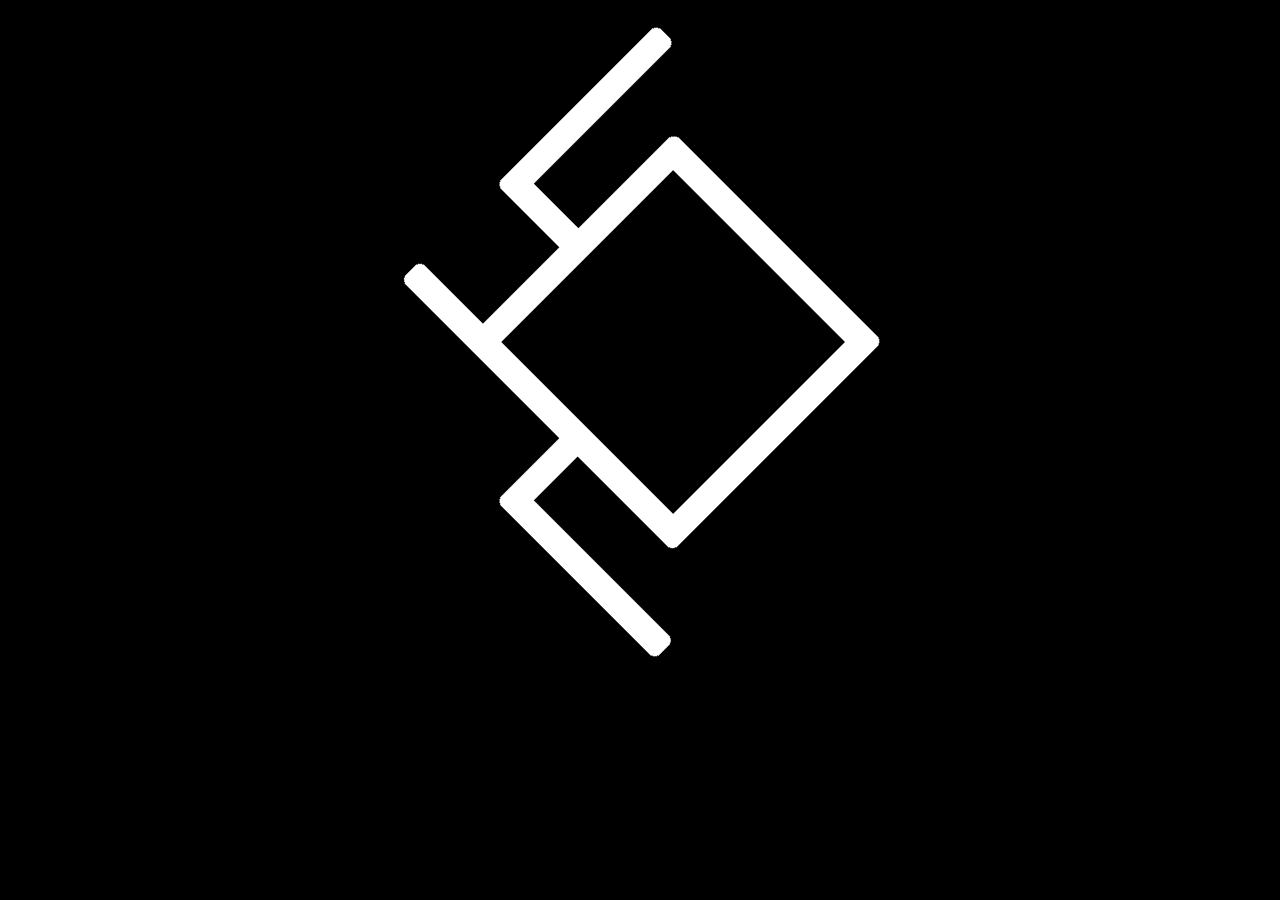
==== index.html @ 88a5b82d "rename div image container for video-container" ====
<!DOCTYPE html>
<html>
  <head>
    <title>Strange</title>
    <meta charset="utf-8" />
    <link rel="stylesheet" href="strange-style.css" />
    <meta name="viewport" content="width=device-width, initial-scale=1" />
  </head>

  <body>
    <header class="black-box-header">
      <script>
        console.log("Let it go");
      </script>
    </header>

    <main>
      <div class="container">
        <div class="video-container">
          <iframe
            src="https://player.vimeo.com/video/922973382?h=84d2736be5&amp;background=1&amp;loop=1"
            frameborder="0"
            width="1203px"
            height="767px"
          >
          </iframe>
        </div>

        <div id="audio-controls" class="controls" data-state="hidden">
          <button id="playpause" type="button" data-state="play">
            <img src="/icons/evil-play_white.png" alt="Play/Stop" />
          </button>
        </div>

        <audio>
          <source src="sounds/evolution_arm.mp3" type="audio/mp3" />
        </audio>

        <script>
          const audio = document.querySelector("audio");
          const playPauseButton = document.getElementById("playpause");
          const stopButton = document.getElementById("stop");

          playPauseButton.addEventListener("click", () => {
            if (audio.paused) {
              audio.play();
            } else {
              audio.pause();
              audio.currentTime = 0;
            }
          });
        </script>
      </div>
    </main>

    <footer></footer>
  </body>
</html>
---- strange-style.css ----
body {
    background: black;
}

.container {
    text-align: center;
    margin: 0 auto;
}

.video-container iframe {
    position: absolute;
    top: 50%;
    left: 50%;
    transform: translate(-50%, -50%);
}

.video-container iframe {
    opacity: 0;
    transition: opacity 0.5s ease-in-out;
}

.video-container:hover iframe {
    opacity: 1;
}

button {
    background-color: black;
    border: none;
}
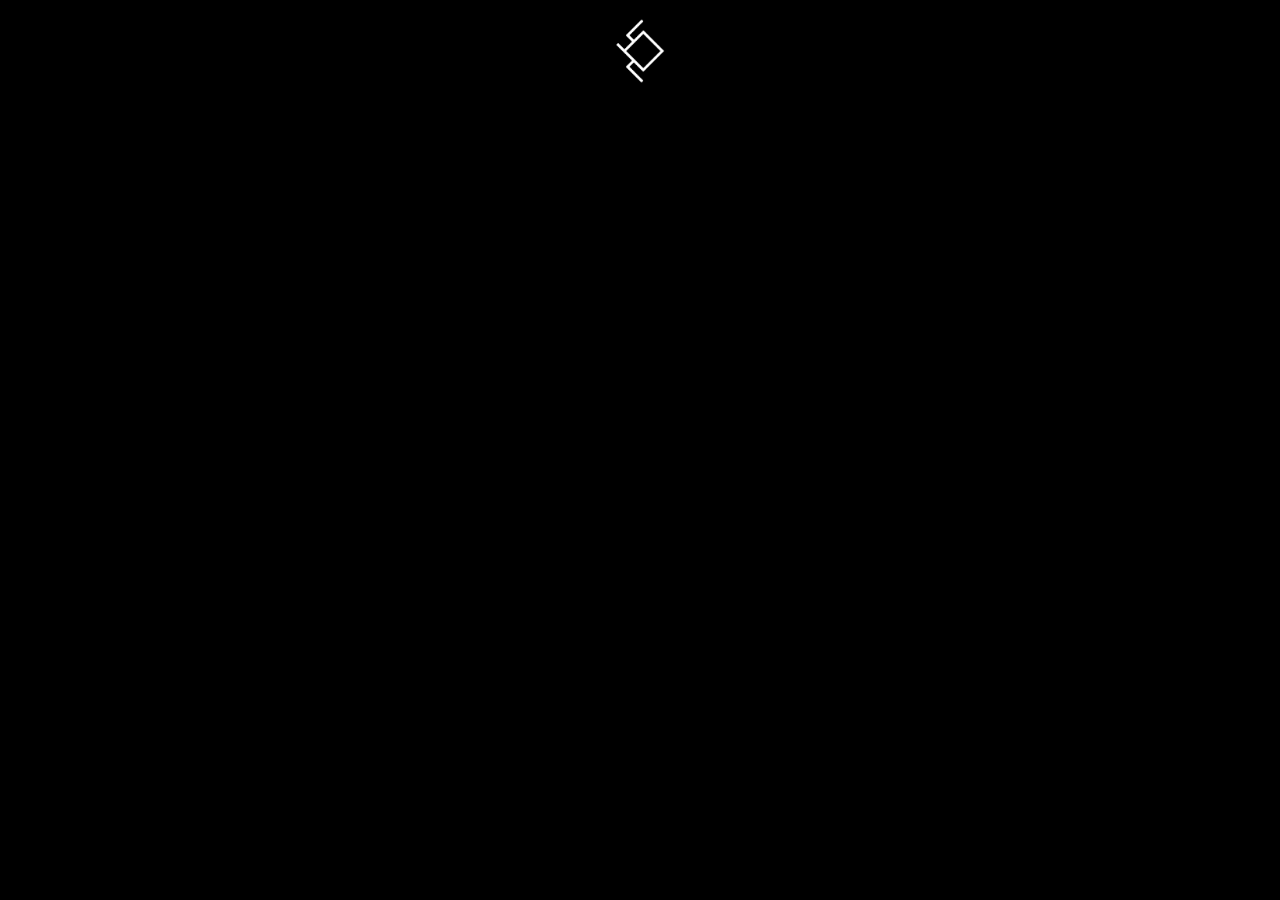
==== commit 821aae53: "button JS styling on play/pause" ====
--- a/index.html
+++ b/index.html
@@ -39,14 +39,15 @@
         <script>
           const audio = document.querySelector("audio");
           const playPauseButton = document.getElementById("playpause");
-          const stopButton = document.getElementById("stop");
 
           playPauseButton.addEventListener("click", () => {
             if (audio.paused) {
               audio.play();
+              playPauseButton.classList.add("playing");
             } else {
               audio.pause();
               audio.currentTime = 0;
+              playPauseButton.classList.remove("playing");
             }
           });
         </script>
--- a/strange-style.css
+++ b/strange-style.css
@@ -6,6 +6,10 @@
     text-align: center;
     margin: 0 auto;
 }
+
+/* .video-container {
+    background-image: url(/icons/evil-play_white.png);
+} */
 
 .video-container iframe {
     position: absolute;
@@ -26,4 +30,21 @@
 button {
     background-color: black;
     border: none;
+    transition: opacity 0.2s ease-in-out;
+    opacity: 1;
+    padding: 10px;
 }
+
+button img {
+    width: 66px;
+}
+
+button:hover {
+    opacity: 0.5;
+}
+
+#playpause.playing {
+    background-color: #53040C;
+    border-radius: 30%;
+    opacity: 1;
+  }
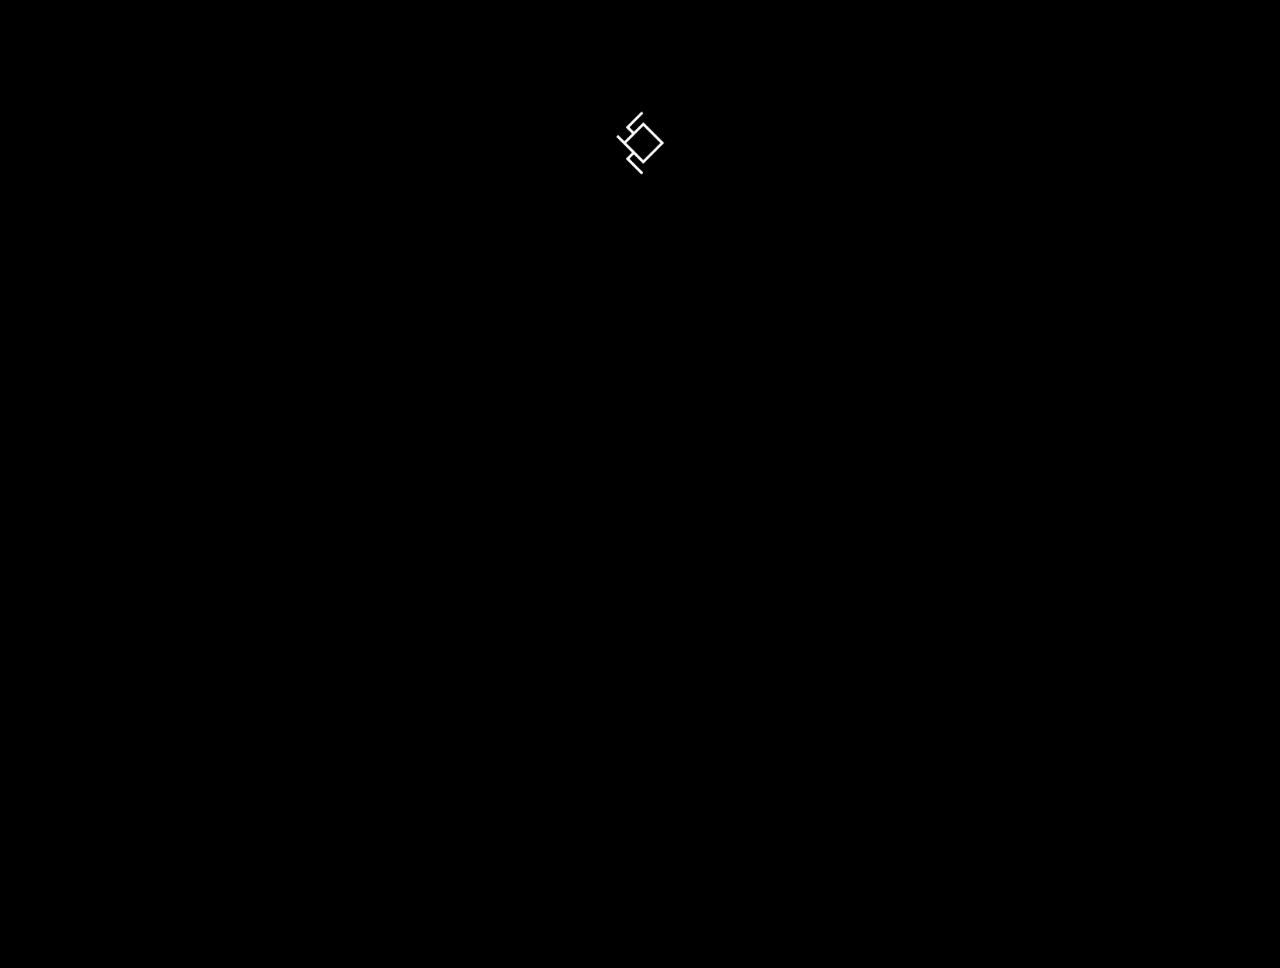
==== commit 973e4a72: "style and JS ok" ====
--- a/index.html
+++ b/index.html
@@ -5,18 +5,37 @@
     <meta charset="utf-8" />
     <link rel="stylesheet" href="strange-style.css" />
     <meta name="viewport" content="width=device-width, initial-scale=1" />
+    <script>
+      if (
+        /Android|webOS|iPhone|iPad|iPod|BlackBerry|IEMobile|Opera Mini/i.test(
+          navigator.userAgent
+        )
+      ) {
+        alert("You'll probably want the audio ON");
+      }
+    </script>
+    <script>
+      console.log("Let it go");
+    </script>
   </head>
 
   <body>
-    <header class="black-box-header">
-      <script>
-        console.log("Let it go");
-      </script>
-    </header>
+    <header></header>
 
     <main>
       <div class="container">
-        <div class="video-container">
+
+          <div id="audio-controls" class="controls" data-state="hidden">
+            <button id="playpause" type="button" data-state="play">
+              <img src="/icons/evil-play_white.png" alt="Play/Stop" />
+            </button>
+          </div>
+
+          <audio>
+            <source src="sounds/evolution_arm.mp3" type="audio/mp3" />
+          </audio>
+          
+        <div class="video-container" id="video">
           <iframe
             src="https://player.vimeo.com/video/922973382?h=84d2736be5&amp;background=1&amp;loop=1"
             frameborder="0"
@@ -26,29 +45,31 @@
           </iframe>
         </div>
 
-        <div id="audio-controls" class="controls" data-state="hidden">
-          <button id="playpause" type="button" data-state="play">
-            <img src="/icons/evil-play_white.png" alt="Play/Stop" />
-          </button>
-        </div>
-
-        <audio>
-          <source src="sounds/evolution_arm.mp3" type="audio/mp3" />
-        </audio>
 
         <script>
           const audio = document.querySelector("audio");
           const playPauseButton = document.getElementById("playpause");
+          const videoDisplayed = document.getElementById("video");
 
           playPauseButton.addEventListener("click", () => {
             if (audio.paused) {
               audio.play();
               playPauseButton.classList.add("playing");
+              videoDisplayed.classList.add("display-video");
+              videoDisplayed.classList.remove("hide-video");
             } else {
               audio.pause();
               audio.currentTime = 0;
               playPauseButton.classList.remove("playing");
+              videoDisplayed.classList.remove("display-video");
+              videoDisplayed.classList.add("hide-video");
             }
+          });
+
+          audio.addEventListener("ended", () => {
+            playPauseButton.classList.remove("playing");
+            videoDisplayed.classList.remove("display-video");
+            videoDisplayed.classList.add("hide-video");
           });
         </script>
       </div>
--- a/strange-style.css
+++ b/strange-style.css
@@ -7,24 +7,22 @@
     margin: 0 auto;
 }
 
-/* .video-container {
-    background-image: url(/icons/evil-play_white.png);
-} */
-
-.video-container iframe {
-    position: absolute;
-    top: 50%;
-    left: 50%;
-    transform: translate(-50%, -50%);
+.video-container {
+    opacity: 0;
 }
 
-.video-container iframe {
-    opacity: 0;
-    transition: opacity 0.5s ease-in-out;
+.controls {
+    margin-top: 100px;
 }
 
-.video-container:hover iframe {
+.display-video {
     opacity: 1;
+    transition: opacity 0.5s ease-in;
+}
+
+.hide-video {
+    opacity: 0;
+    transition: opacity 0.5s ease-in;
 }
 
 button {
@@ -48,3 +46,33 @@
     border-radius: 30%;
     opacity: 1;
   }
+
+  @media (max-width: 767px) {
+    .video-container {
+        display: none;
+    }
+    .controls {
+        display: flex;
+        justify-content: center;
+        align-items: center;
+        height: 80vh;
+    }
+    button:hover {
+        opacity: 1;
+    }
+  }
+
+  @media (max-width: 575px) {
+    .video-container {
+        display: none;
+    }
+    .controls {
+        display: flex;
+        justify-content: center;
+        align-items: center;
+        height: 80vh;
+    }
+    button:hover {
+        opacity: 1;
+    }
+  }
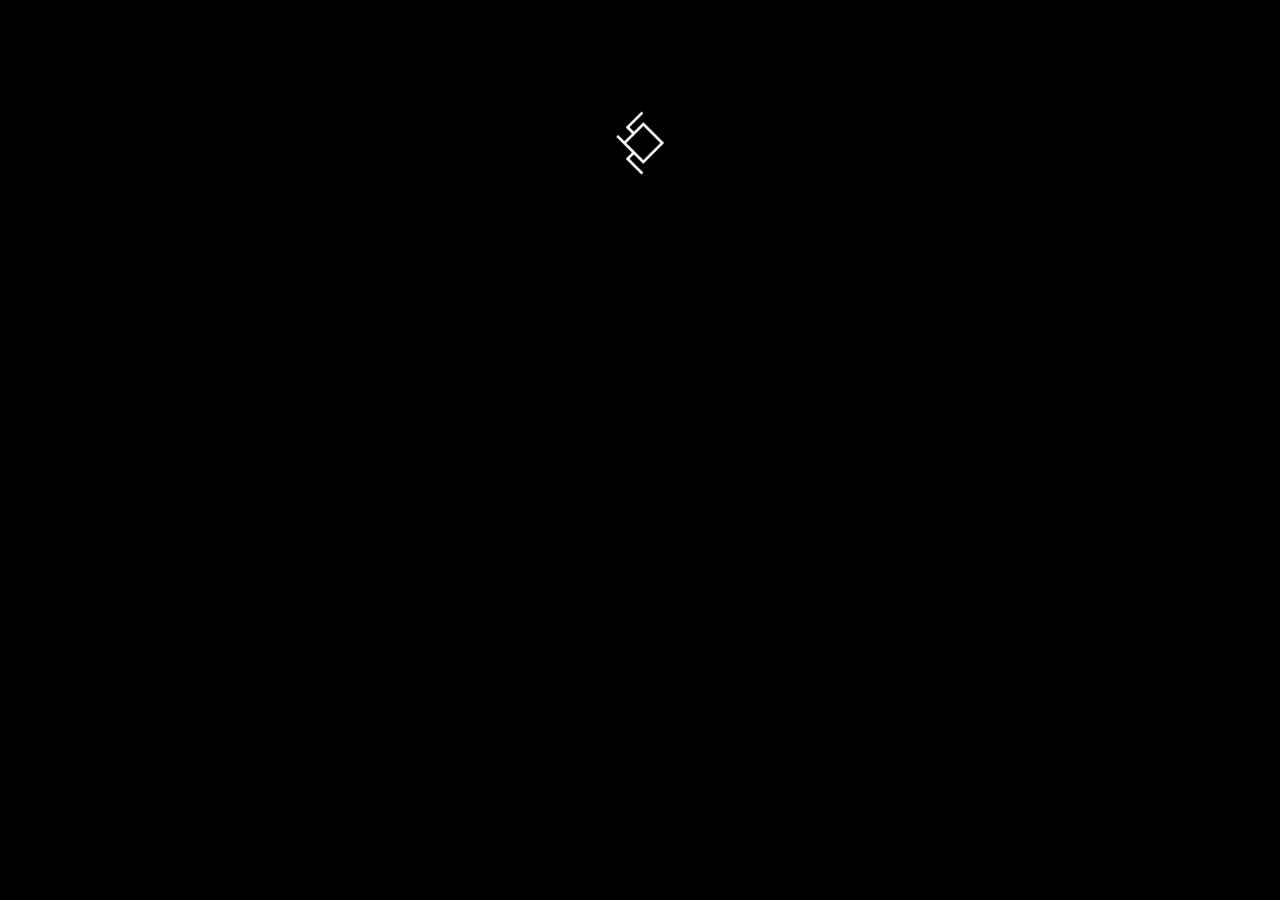
==== commit df6c2eb9: "refacto" ====
--- a/index.html
+++ b/index.html
@@ -4,6 +4,7 @@
     <title>Strange</title>
     <meta charset="utf-8" />
     <link rel="stylesheet" href="strange-style.css" />
+    <link rel="icon" type="image/x-icon" href="/favicon.png" />
     <meta name="viewport" content="width=device-width, initial-scale=1" />
     <script>
       if (
@@ -20,61 +21,22 @@
   </head>
 
   <body>
-    <header></header>
-
     <main>
       <div class="container">
-
-          <div id="audio-controls" class="controls" data-state="hidden">
-            <button id="playpause" type="button" data-state="play">
-              <img src="/icons/evil-play_white.png" alt="Play/Stop" />
-            </button>
-          </div>
-
-          <audio>
-            <source src="sounds/evolution_arm.mp3" type="audio/mp3" />
-          </audio>
-          
-        <div class="video-container" id="video">
-          <iframe
-            src="https://player.vimeo.com/video/922973382?h=84d2736be5&amp;background=1&amp;loop=1"
-            frameborder="0"
-            width="1203px"
-            height="767px"
-          >
-          </iframe>
+        <div id="audio-controls" class="controls" data-state="hidden">
+          <button id="play-btn" type="button" data-state="play">
+            <img src="/icons/evil-play_white.png" alt="Play/Stop" />
+          </button>
         </div>
 
+        <audio>
+          <source src="sounds/evolution_arm.mp3" type="audio/mp3" />
+        </audio>
 
-        <script>
-          const audio = document.querySelector("audio");
-          const playPauseButton = document.getElementById("playpause");
-          const videoDisplayed = document.getElementById("video");
-
-          playPauseButton.addEventListener("click", () => {
-            if (audio.paused) {
-              audio.play();
-              playPauseButton.classList.add("playing");
-              videoDisplayed.classList.add("display-video");
-              videoDisplayed.classList.remove("hide-video");
-            } else {
-              audio.pause();
-              audio.currentTime = 0;
-              playPauseButton.classList.remove("playing");
-              videoDisplayed.classList.remove("display-video");
-              videoDisplayed.classList.add("hide-video");
-            }
-          });
-
-          audio.addEventListener("ended", () => {
-            playPauseButton.classList.remove("playing");
-            videoDisplayed.classList.remove("display-video");
-            videoDisplayed.classList.add("hide-video");
-          });
-        </script>
+        <div id="video-container"></div>
       </div>
     </main>
 
-    <footer></footer>
+    <script src="/js/main.js"></script>
   </body>
 </html>
--- a/strange-style.css
+++ b/strange-style.css
@@ -7,28 +7,14 @@
     margin: 0 auto;
 }
 
-.video-container {
-    opacity: 0;
-}
-
 .controls {
     margin-top: 100px;
-}
-
-.display-video {
-    opacity: 1;
-    transition: opacity 0.5s ease-in;
-}
-
-.hide-video {
-    opacity: 0;
-    transition: opacity 0.5s ease-in;
 }
 
 button {
     background-color: black;
     border: none;
-    transition: opacity 0.2s ease-in-out;
+    transition: opacity 0.2s ease-in-out, transform 0.3s ease-in-out; /* Transitions combinées */
     opacity: 1;
     padding: 10px;
 }
@@ -41,13 +27,17 @@
     opacity: 0.5;
 }
 
-#playpause.playing {
+#play-btn.playing {
     background-color: #53040C;
     border-radius: 30%;
     opacity: 1;
   }
 
-  @media (max-width: 767px) {
+#play-btn.completed {
+    transform: rotate(90deg);
+}
+
+@media (max-width: 1260px) {
     .video-container {
         display: none;
     }
@@ -55,24 +45,9 @@
         display: flex;
         justify-content: center;
         align-items: center;
-        height: 80vh;
+        height: 60vh;
     }
     button:hover {
         opacity: 1;
     }
-  }
-
-  @media (max-width: 575px) {
-    .video-container {
-        display: none;
-    }
-    .controls {
-        display: flex;
-        justify-content: center;
-        align-items: center;
-        height: 80vh;
-    }
-    button:hover {
-        opacity: 1;
-    }
-  }
+}
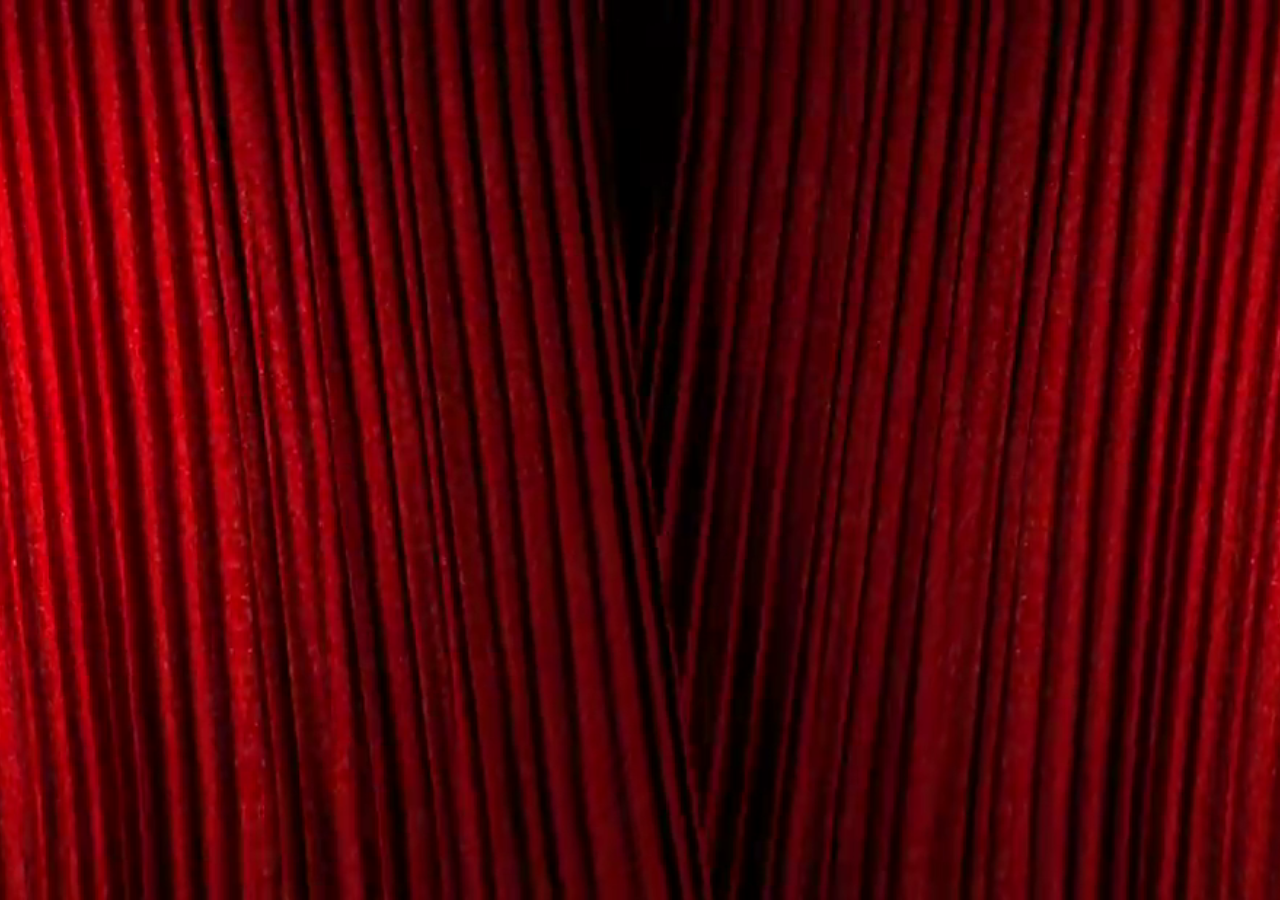
==== commit 48a2ccd2: "First appearance logic" ====
--- a/index.html
+++ b/index.html
@@ -1,12 +1,13 @@
 <!DOCTYPE html>
 <html>
+
   <head>
     <title>Strange</title>
     <meta charset="utf-8" />
     <link rel="stylesheet" href="strange-style.css" />
     <link rel="icon" type="image/x-icon" href="/favicon.png" />
     <meta name="viewport" content="width=device-width, initial-scale=1" />
-    <script>
+    <!-- <script>
       if (
         /Android|webOS|iPhone|iPad|iPod|BlackBerry|IEMobile|Opera Mini/i.test(
           navigator.userAgent
@@ -14,29 +15,27 @@
       ) {
         alert("You'll probably want the audio ON");
       }
-    </script>
-    <script>
-      console.log("Let it go");
-    </script>
+    </script> -->
   </head>
 
   <body>
+
     <main>
-      <div class="container">
-        <div id="audio-controls" class="controls" data-state="hidden">
-          <button id="play-btn" type="button" data-state="play">
-            <img src="/icons/evil-play_white.png" alt="Play/Stop" />
-          </button>
-        </div>
+        <video autoplay muted id="background-entrance-video">
+            <source src="videos/Curtain_Opening_Sequence.mp4" type="video/mp4">
+            Your browser does not support the video tag.
+        </video>
 
-        <audio>
-          <source src="sounds/evolution_arm.mp3" type="audio/mp3" />
-        </audio>
-
-        <div id="video-container"></div>
-      </div>
     </main>
 
-    <script src="/js/main.js"></script>
+    <script>
+        document.addEventListener('DOMContentLoaded', function () {
+          var video = document.getElementById('background-entrance-video');
+          video.addEventListener('ended', function () {
+            window.location.href = 'started.html'; // Redirection vers started.html
+          });
+        });
+      </script>
+
   </body>
 </html>
--- a/strange-style.css
+++ b/strange-style.css
@@ -9,10 +9,11 @@
 
 .controls {
     margin-top: 100px;
+    margin-bottom: 30px;
 }
 
 button {
-    background-color: black;
+    background-color: transparent;
     border: none;
     transition: opacity 0.2s ease-in-out, transform 0.3s ease-in-out; /* Transitions combinées */
     opacity: 1;
@@ -27,18 +28,58 @@
     opacity: 0.5;
 }
 
-#play-btn.playing {
+.playing {
     background-color: #53040C;
     border-radius: 30%;
     opacity: 1;
   }
 
-#play-btn.completed {
-    transform: rotate(90deg);
+button.playing {
+    opacity: 1;
+    pointer-events: none;
 }
 
+.fade-in {
+    opacity: 0;
+}
+
+.fade-in.show-video {
+    opacity: 1;
+    transition: opacity 1s ease-in;
+}
+
+.fade-out {
+    opacity: 1;
+    transition: opacity 1s ease-out;
+}
+
+.fade-out.hide-video {
+    opacity: 0;
+}
+
+#background-entrance-video {
+    width: 100%;
+    height: 100%;
+
+    position: absolute;
+    top: 0;
+    left: 0;
+
+    object-fit: cover;
+}
+
+.hidden {
+    opacity: 0;
+  }
+
+  .fade-in {
+    opacity: 1;
+    transition: opacity 1s ease-in;
+  }
+
+
 @media (max-width: 1260px) {
-    .video-container {
+    #video-container {
         display: none;
     }
     .controls {
@@ -51,3 +92,13 @@
         opacity: 1;
     }
 }
+
+@media (max-height: 900px) {
+    iframe {
+        width: 628px;
+        height: 400px;
+    }
+    #video-container img {
+        height: 400px;
+    }
+}
